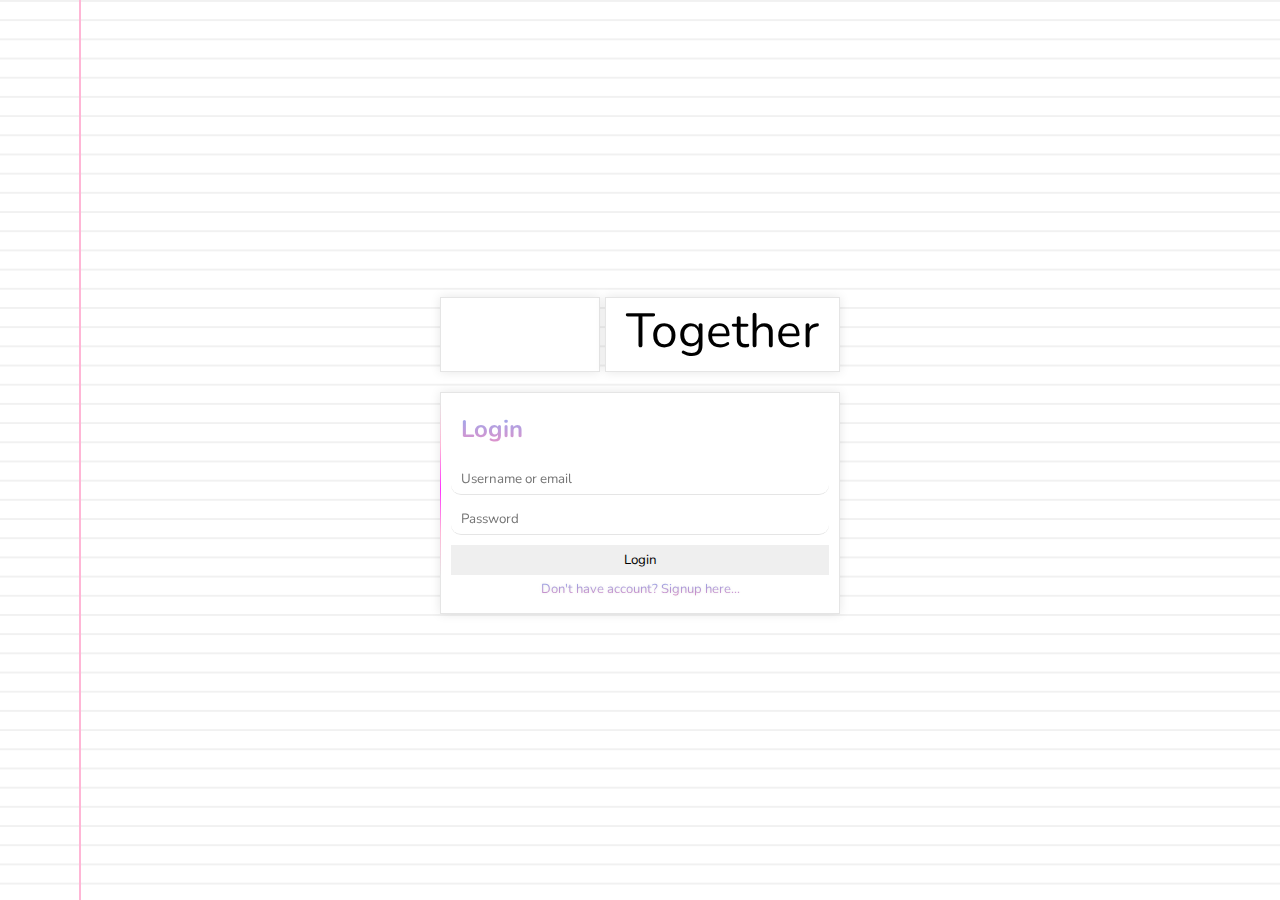
==== index.html @ 189e1530 "added paper background" ====
<!DOCTYPE html>
<html lang="en">
<head>
    <meta charset="UTF-8">
    <meta http-equiv="X-UA-Compatible" content="IE=edge">
    <meta name="viewport" content="width=device-width, initial-scale=1.0">
    <link rel="stylesheet" href="css/style.css">

    <title>Login</title>
</head>
<body>
    <section class="welcome-section">
        <canvas id="myCanvas"></canvas>
        <div class="title-text">
            <div class="title-first-word">
                <span class="ani-text">
                </span>
            </div>
            <div class="TOGETHER">
                <span class="TO">
                    To
                </span>
                <span class="GET">
                    get
                </span>
                <span class="HER">
                    her
                </span>
            </div>
        </div>
        <div class="login">
            <div class="LSform">
                <h2>Login</h2>
                <input class="username" type="text" placeholder="Username or email" required>
                <input class="password" type="password" placeholder="Password" required>
                <a class="tohome">
                    <button class="login-button">Login</button>
                </a>
            </div>
            <a class="link" href="#">
                Don't have account? Signup here...
            </a>
        </div>
    </section>

	<!-- Javascript Code Goes Here -->
	<script src="http://code.jquery.com/jquery-1.10.2.min.js"></script>
    <script src="../js/main.js"></script>
	<script src="../js/generateName.js"></script>
    <script src="js/form.js"></script>
    <script src="js/mouseTrail.js"></script>
</body>
</html>
---- css/style.css ----
@import url('https://fonts.googleapis.com/css2?family=Nunito&display=swap');

* {
    margin: 0;
    padding: 0;
    box-sizing: border-box;
    border: 0;
    font-family: 'Nunito', sans-serif;
    transition: .5s ease-in-out;
}
#myCanvas{
    position: fixed;
    width: 100vw;
    height: 100vh;
    background: transparent;
    pointer-events: visibleStroke;
}

body{
    background-color: var(--background);
    background-image:
    linear-gradient(90deg, transparent 79px, var(--extra-color) 79px, var(--extra-color) 81px, transparent 81px),
    linear-gradient(rgb(241, 241, 241).1em, transparent .1em);
    background-size: 100% 1.2em;
}

/* Colors */
:root {
    --background: white;
    --box-color: white;
    --extra-color: rgba(255, 182, 214, 1);
    --secondary-color: linear-gradient(45deg, rgba(255, 182, 214, 1) 0%, rgba(165, 206, 255, 1) 100%);
    --shadow-color: rgba(0, 0, 0, 0.1);
    --alert-color: rgb(255, 64, 64);
}

.gradient-text{
    background: -webkit-linear-gradient(45deg, rgb(246, 100, 163) 0%, rgb(121, 181, 255) 100%);
    -webkit-background-clip: text;
    -webkit-text-fill-color: transparent;
}

.center {
    display: flex;
    justify-content: center;
    align-items: center;
}

/* welcome section */
.welcome-section{
    display: flex;
    justify-content: center;
    align-items: center;
    flex-direction: column;
    width: 100%;
    min-height: 100vh;
    gap: 10px;
}
.title-text{
    padding: 10px;
}
.TOGETHER,.title-first-word{
    font-size: 3em;
    display: flex;
    padding: 0 20px;
    gap: 0;
    border: 1px solid var(--shadow-color);
    min-width: 160px;
    height: 75px;
    background: var(--background);
    box-shadow: 0 0 10px var(--shadow-color);
    z-index: 10;
}
.TOGETHER:hover{
    background: rgb(45, 45, 45);
    border: 1px solid transparent;
    gap: 10px;
    cursor: pointer;
}
.TO,.GET,.HER{
    text-transform: none;
}
.TOGETHER:hover .TO,.TOGETHER:hover .GET,.TOGETHER:hover .HER{
    padding: 0 5px;
    text-transform: capitalize;
}
.TOGETHER:hover .TO{
    color: blueviolet;
}
.TOGETHER:hover .GET{
    color: rgb(43, 202, 226);
}
.TOGETHER:hover .HER{
    color: rgb(244, 55, 153);
}

.title-text{
    display: flex;
    gap: 5px;
    flex-wrap: wrap;
}
.title-first-word{
    padding: 0;
}
.ani-text{
    position: relative;
    width: 100%;
    height: 100%;
    display: flex;
    justify-content: center;
    align-items: center;
    overflow: hidden;
}
.ani-text::before{
    content: '';
    opacity: 1;
    position: absolute;
    animation: ani-text-animation 15s linear infinite;
}
.ani-text:hover::before{
    animation-play-state: paused;
}
@keyframes ani-text-animation {
    0%{
        content: 'Chill';
        color: rgb(255, 48, 83);
        transform: translateX(0px);
    }
    5%{
        opacity: 1;
    }
    9%{
        transform: translateX(60px);
        opacity: 0;
    }
    10%{
        transform: translateX(-60px);
        opacity: 0;
    }
    11%{
        opacity: 1;
    }
    20%{
        content: 'Play';
        color: rgb(255, 166, 65);
        transform: translateX(0px);
    }
    25%{
        opacity: 1;
    }
    29%{
        transform: translateX(60px);
        opacity: 0;
    }
    30%{
        transform: translateX(-60px);
        opacity: 0;
    }
    31%{
        opacity: 1;
    }
    40%{
        content: 'Love';
        color: rgb(255, 240, 78);
        transform: translateX(0px);
    }
    45%{
        opacity: 1;
    }
    49%{
        transform: translateX(60px);
        opacity: 0;
    }
    50%{
        transform: translateX(-60px);
        opacity: 0;
    }
    51%{
        opacity: 1;
    }
    60%{
        content: 'Share';
        color: rgb(110, 255, 57);
        transform: translateX(0px);
    }
    65%{
        opacity: 1;
    }
    69%{
        transform: translateX(60px);
        opacity: 0;
    }
    70%{
        transform: translateX(-60px);
        opacity: 0;
    }
    71%{
        opacity: 1;
    }
    80%{
        content: 'React';
        color: rgb(72, 218, 255);
        transform: translateX(0px);
    }
    85%{
        opacity: 1;
    }
    89%{
        transform: translateX(60px);
        opacity: 0;
    }
    90%{
        transform: translateX(-60px);
        opacity: 0;
    }
    91%{
        opacity: 1;
    }
    100%{
        content: 'Chill';
        color: rgb(255, 70, 101);
        transform: translateX(0px);
    }
}

.login{
    padding: 10px;
    width: 400px;
    border: 1px solid var(--shadow-color);
    animation: popup 1s linear;
    background: var(--background);
    box-shadow: 0 0 10px var(--shadow-color);
}
@keyframes popup {
    to{
        opacity: 1;
        transform: translateY(0);
    }
    from{
        opacity: 0;
        transform: translateY(100px);
    }
}
.LSform{
    position: relative;
    display: flex;
    flex-direction: column;
    gap: 10px;
}
.LSform>*{
    padding: 10px;
    border-radius: 10px;
    width: 100%;
}
.LSform>h2{
    position: relative;
    background: -webkit-linear-gradient(90deg, rgb(255, 134, 186) 0%, rgb(120, 181, 255) 100%);
    -webkit-background-clip: text;
    -webkit-text-fill-color: transparent;
    z-index: 10;
}
.LSform>input{
    position: relative;
    border-bottom: 1px solid var(--shadow-color);
    height: 30px;
    outline: 1px solid transparent;
}
.LSform>input:hover,.LSform>input:focus{
    border-bottom: 1px solid transparent;
    outline: 1px solid var(--shadow-color);
    background: var(--shadow-color);
}
.LSform::before{
    content: '';
    position: absolute;
    width: 1px;
    height: 100%;
    background: linear-gradient(transparent,var(--extra-color),rgb(255, 50, 255),var(--extra-color),transparent);
    left: -11px;
    animation: pulse 3s linear alternate infinite;
}
.LSform>a{
    padding: 0;
}
.LSform>a>button{
    width: 100%;
    height: 30px;
    
    cursor: pointer;
}
.LSform>a>button:hover{
    background: var(--secondary-color);
}
.link{
    display: flex;
    justify-content: center;
    padding: 5px;
    text-decoration: none;
    font-size: small;
    background: -webkit-linear-gradient(90deg, rgb(255, 134, 186) 0%, rgb(120, 181, 255) 100%);
    -webkit-background-clip: text;
    -webkit-text-fill-color: transparent;
    text-shadow: 0 0 3px var(--shadow-color);
}
.link:hover{
    background: -webkit-linear-gradient(45deg, rgb(255, 31, 128) 0%, rgb(33, 133, 255)100%);
    -webkit-background-clip: text;
    -webkit-text-fill-color: transparent;
}
@keyframes pulse {
    to{
        opacity: 0.5;
    }
    from{
        opacity: 1;
    }
}

@media only screen and (max-width: 600px) {
    .title-text{
        position: absolute;
        flex-direction: column;
        top: 20px;
        width: 75%;
    }
    .TOGETHER{
        justify-content: center;
    }
    .login{
        width: 75%;
    }
}

/* Nav Bar Css Here */
.nav{
    position: fixed;
    top: 0;
    left: 0;
    width: 100%;
    height: 50px;
    box-shadow: 0 0 10px var(--shadow-color);
    z-index: 1000;
    backdrop-filter: blur(10px);
    display: flex;
    justify-content: space-between;
    align-items: center;
    padding: 0 10px;
}
.homeMenu{
    display: flex;
    gap: 20px;
}
.homeMenu input{
    border: 1px solid var(--shadow-color);
    padding: 0 10px;
    border-radius: 10px;
    outline: 1px solid transparent;
}
.homeMenu input:focus{
    border: 1px solid transparent;
    outline: 1.5px solid var(--extra-color);
}
.homeMenu a{
    text-decoration: none;
}
.menu{
    cursor: pointer;
}
.notiSetting{
    display: flex;
    gap: 10px;
}
.notiSetting>span{
    cursor: pointer;
    position: relative;
}
.noti-count{
    position: absolute;
    top: -7px;
    right: -7px;
    font-size: 0.4em;
    background: var(--alert-color);
    display: flex;
    justify-content: center;
    align-items: center;
    padding: 1px 3px;
    border: 1px solid var(--shadow-color);
    border-radius: 8px;
    color: var(--background);
}

/* Post Codes */
.post-section {
    position: relative;
    width: 100vw;
    height: 100vh;
    gap: 10px;
    padding: 60px 20px;
    overflow: hidden;
    overflow-y: scroll;

    display: flex;
    align-items: center;
    flex-direction: column;
}
.post-section::-webkit-scrollbar{
    display: none;
}

.post {
    background: var(--background);
    position: relative;
    width: 400px;
    box-shadow: 0 0 10px var(--shadow-color);
    border-radius: 10px;
    opacity: 0;
    transform: translateX(-100px);
    border: 1px solid var(--shadow-color);

    display: flex;
    justify-content: center;
    align-items: center;
    flex-direction: column;
}
.post:hover{
    box-shadow: -25px 25px 20px var(--shadow-color);
}
.post.show{
    opacity: 1;
    transform: translateX(0);
}

.post-body,
.post-head,
.post-foot {
    width: 100%;
}

.post-head,
.post-foot {
    height: 50px;
    background: var(--secondary-color);
}

.post-head {
    display: flex;
    justify-content: space-between;
    padding: 5px 10px;
    align-items: center;
    background: var(--background);
    border-radius: 10px 10px 0 0;
}

.post-option {
    position: absolute;
    top: 0;
    right: 0;
    padding: 10px;
}

.post-option-box {
    position: absolute;
    background: var(--background);
    right: 0;
    top: 0px;
    padding: 10px;
    border-left: 1px solid var(--shadow-color);
    border-bottom: 1px solid var(--shadow-color);
    border-radius: 0 10px 0 10px;

    display: flex;
    gap: 2px;
    flex-direction: column;

    transform-origin: top right;
    transform: scale(0);
}

.post-option:hover .post-option-box {
    transform: scale(1);
}

.post-option-box>p {
    display: flex;
    align-items: center;
    border: 1px solid transparent;
    padding: 3px 10px;
    gap: 5px;
    border-radius: 10px;
    font-size: 0.9em;
}

.post-option-box>p:hover {
    cursor: pointer;
    border: 1px solid var(--extra-color);
    background: var(--extra-color);
}

.post-user-info {
    position: relative;
    display: flex;
    gap: 5px;
}

.profile {
    width: 40px;
    aspect-ratio: 1/1;
    border: 2px solid var(--extra-color);
    border-radius: 50%;
    background: var(--background);
}

.post-head>.post-user-info>.active {
    position: absolute;
    width: 10px;
    height: 10px;
    background: grey;
    border-radius: 10px;
    bottom: 0;
    left: 30px;
}

.post-head>.post-user-info>.active.yes {
    background: greenyellow;
}

.post-head>.post-user-info>.active.no {
    background: tomato;
}

.post-username-box {
    padding: 0 5px;
}

.post-username-box>p:nth-child(1) {
    font-weight: 500;
}

.post-username-box>p:nth-child(2) {
    font-size: smaller;
    background: -webkit-linear-gradient(90deg, rgb(255, 134, 186) 0%, rgb(120, 181, 255) 100%);
    -webkit-background-clip: text;
    -webkit-text-fill-color: transparent;
}

.post-body {
    display: flex;
    padding: 10px;
    min-height: 250px;
    flex-direction: column;
    gap: 10px;
}
.post-body>p{
    padding: 0 10px;
}

.post-body img {
    background: var(--iColor);
    width: 100%;
    height: 250px;
    border: 1px solid var(--shadow-color);
    border-radius: 10px;
}

.post-foot {
    display: flex;
    background: transparent;
    justify-content: space-evenly;
    align-items: center;
    overflow: hidden;
}

.post-foot>button,.post-foot>div {
    width: 100%;
    height: 100%;
    background: transparent;
    color: black;
    font-size: smaller;

    display: flex;
    justify-content: center;
    align-items: center;
    gap: 5px;
    transition: 0.5s ease-in-out;
}

.post-foot>button:hover {
    cursor: pointer;
    background: var(--shadow-color);
}

.post-foot>button:nth-child(1):focus {
    cursor: pointer;
    background: var(--extra-color);
}

/* comment */
.comments{
    width: 100%;
}
.comment{
    display: flex;
    flex-direction: column;
    padding: 5px 10px 10px 10px;
    border-top: 1px solid var(--shadow-color);
}
.comment-content{
    padding: 5px;
    border-radius: 10px;
    border: 1px solid var(--shadow-color);
}
.comment-username-box{
    display: flex;
    padding: 5px;
}
.comment-username-box>img{
    width: 40px;
    border-radius: 50%;
    background: var(--background);
}
.comment-box{
    position: absolute;
    width: 100%;
    height: 50px;
    display: flex;
    justify-content: space-between;
    align-items: center;
    padding: 10px;
    background: var(--background);

    transform-origin: right;
    opacity: 0;
    transform: scaleX(0) scaleY(0);
}
.comment-button:hover .comment-box,.comment-button:focus .comment-box{
    opacity: 1;
    transform: scaleX(1) scaleY(1);
}
.comment-box>textarea{
    border: 1px solid var(--shadow-color);
    padding: 0 3px;
    resize: none;
    border-radius: 5px;
}
.comment-box>button{
    cursor: pointer;
    width: 35px;
    height: 35px;
    background: var(--background);
}
.seemore{
    cursor: pointer;
    height: 30px;
    width: 100%;
    border-radius: 0 0 10px 10px;
}
.seemore:hover{
    background: var(--shadow-color);
}

@media only screen and (max-width: 600px) {
    .post{
        width: 100%;
    }
}

.post:last-child{
    /* background: green; */
}
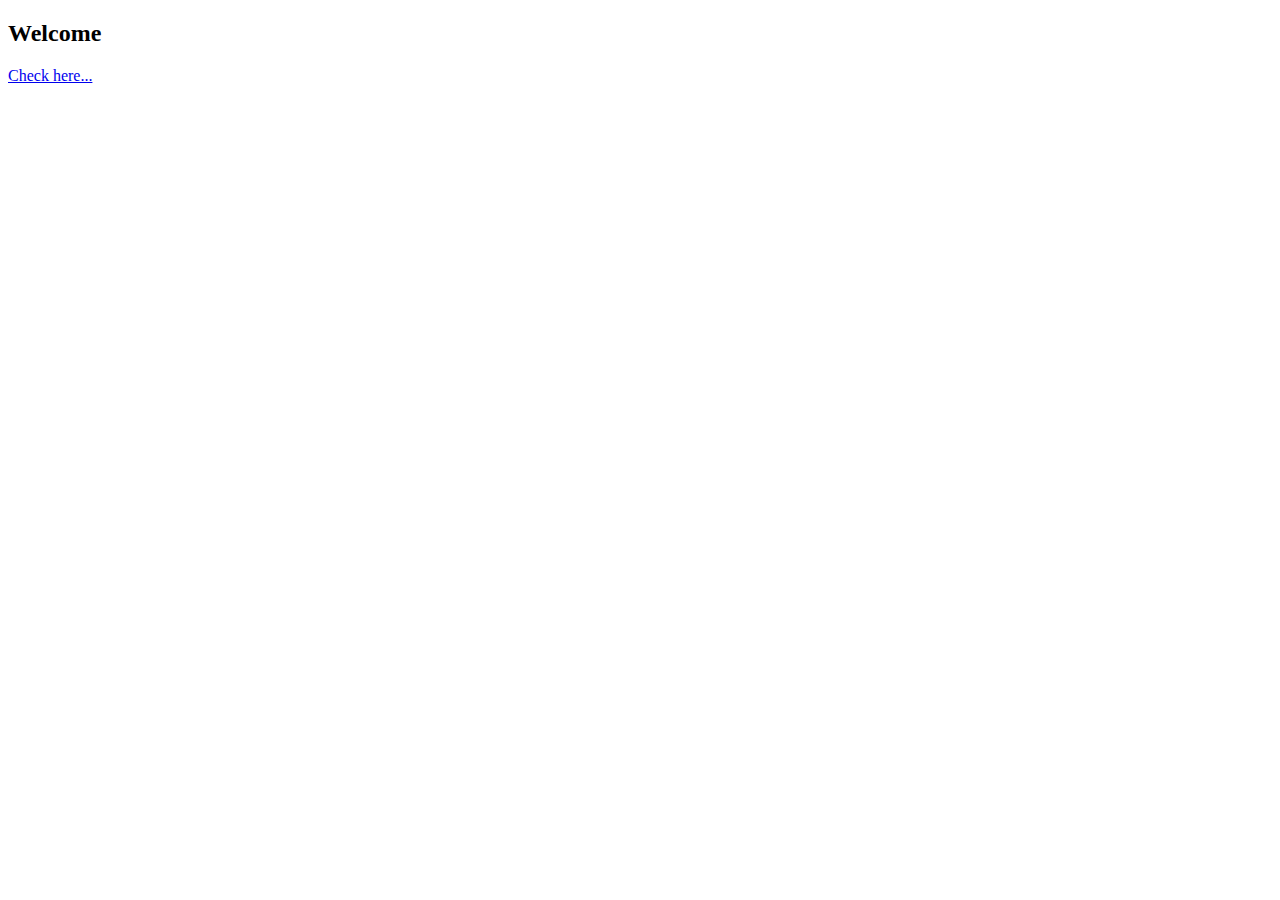
==== commit df4df602: "Update" ====
--- a/index.html
+++ b/index.html
@@ -4,50 +4,10 @@
     <meta charset="UTF-8">
     <meta http-equiv="X-UA-Compatible" content="IE=edge">
     <meta name="viewport" content="width=device-width, initial-scale=1.0">
-    <link rel="stylesheet" href="css/style.css">
-
     <title>Login</title>
 </head>
-<body>
-    <section class="welcome-section">
-        <canvas id="myCanvas"></canvas>
-        <div class="title-text">
-            <div class="title-first-word">
-                <span class="ani-text">
-                </span>
-            </div>
-            <div class="TOGETHER">
-                <span class="TO">
-                    To
-                </span>
-                <span class="GET">
-                    get
-                </span>
-                <span class="HER">
-                    her
-                </span>
-            </div>
-        </div>
-        <div class="login">
-            <div class="LSform">
-                <h2>Login</h2>
-                <input class="username" type="text" placeholder="Username or email" required>
-                <input class="password" type="password" placeholder="Password" required>
-                <a class="tohome">
-                    <button class="login-button">Login</button>
-                </a>
-            </div>
-            <a class="link" href="#">
-                Don't have account? Signup here...
-            </a>
-        </div>
-    </section>
-
-	<!-- Javascript Code Goes Here -->
-	<script src="http://code.jquery.com/jquery-1.10.2.min.js"></script>
-    <script src="../js/main.js"></script>
-	<script src="../js/generateName.js"></script>
-    <script src="js/form.js"></script>
-    <script src="js/mouseTrail.js"></script>
+<body class="center">
+    <h2>Welcome</h2>
+    <a href="pages/home.html">Check here...</a>
 </body>
 </html>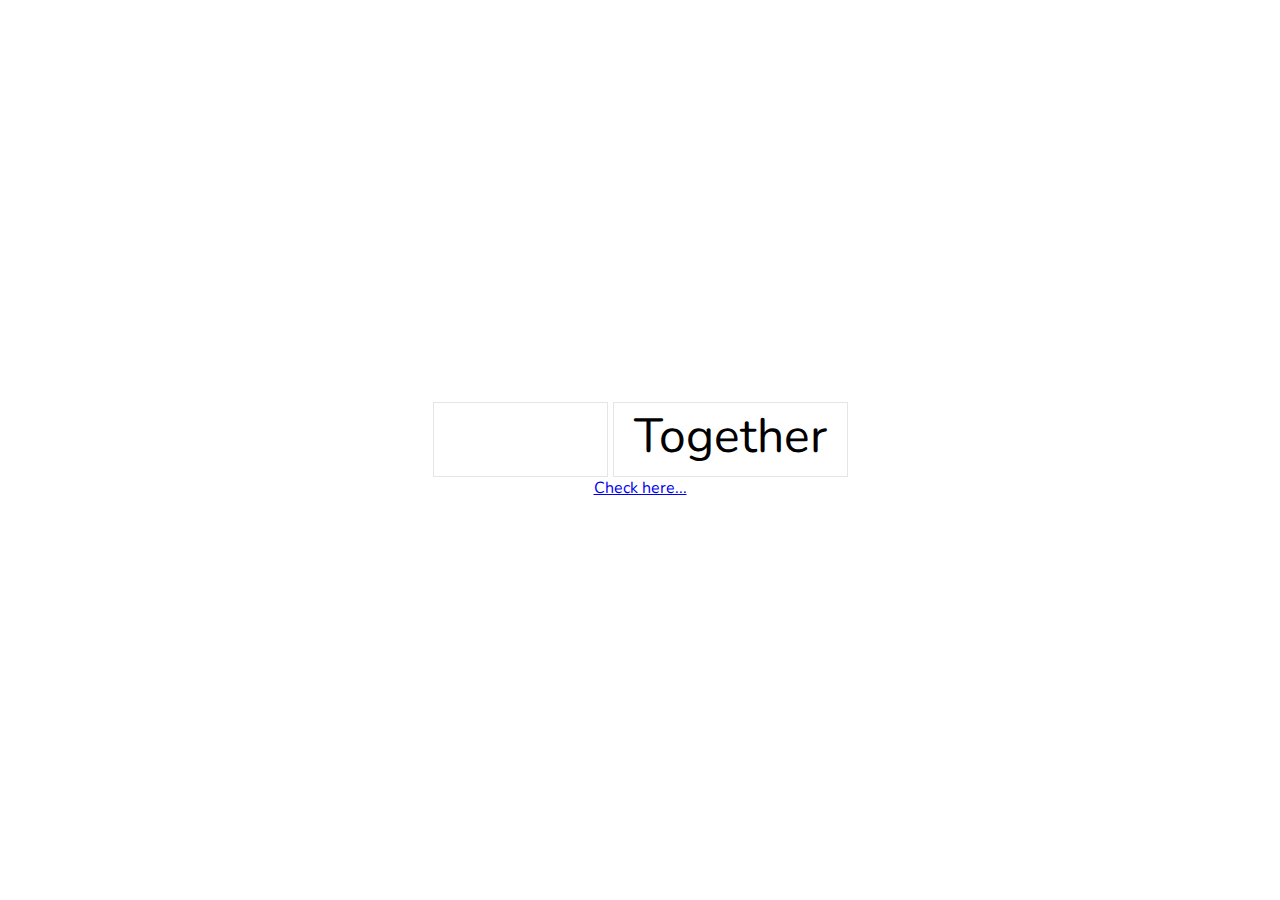
==== commit 0a997324: "Fixed index.html" ====
--- a/index.html
+++ b/index.html
@@ -4,10 +4,32 @@
     <meta charset="UTF-8">
     <meta http-equiv="X-UA-Compatible" content="IE=edge">
     <meta name="viewport" content="width=device-width, initial-scale=1.0">
+    <link rel="stylesheet" href="css/style.css">
+
     <title>Login</title>
 </head>
-<body class="center">
-    <h2>Welcome</h2>
-    <a href="pages/home.html">Check here...</a>
+<body>
+    <section class="welcome-section">
+        <div class="title-text">
+            <div class="title-first-word">
+                <span class="ani-text">
+                </span>
+            </div>
+            <div class="TOGETHER">
+                <span class="TO">
+                    To
+                </span>
+                <span class="GET">
+                    get
+                </span>
+                <span class="HER">
+                    her
+                </span>
+            </div>
+        </div>
+        <a href="pages/home.html">Check here...</a>
+    </section>
+
+    <script src="js/animation.js"></script>
 </body>
 </html>--- a/css/style.css
+++ b/css/style.css
@@ -0,0 +1,548 @@
+@import url('https://fonts.googleapis.com/css2?family=Nunito&display=swap');
+
+* {
+    margin: 0;
+    padding: 0;
+    box-sizing: border-box;
+    border: 0;
+    font-family: 'Nunito', sans-serif;
+    transition: .5s ease-in-out;
+}
+#myCanvas{
+    position: fixed;
+    width: 100vw;
+    height: 100vh;
+    background: transparent;
+    pointer-events: visibleStroke;
+}
+
+/* Colors */
+:root {
+    --background: white;
+    --box-color: white;
+    --extra-color: rgba(255, 182, 214, 1);
+    --secondary-color: linear-gradient(45deg, rgba(255, 182, 214, 1) 0%, rgba(165, 206, 255, 1) 100%);
+    --shadow-color: rgba(0, 0, 0, 0.1);
+    --alert-color: rgb(255, 65, 65);
+}
+
+.gradient-text{
+    background: -webkit-linear-gradient(45deg, rgb(246, 100, 163) 0%, rgb(121, 181, 255) 100%);
+    -webkit-background-clip: text;
+    -webkit-text-fill-color: transparent;
+}
+
+.center {
+    display: flex;
+    justify-content: center;
+    align-items: center;
+}
+
+/* welcome section */
+.welcome-section{
+    display: flex;
+    justify-content: center;
+    align-items: center;
+    flex-direction: column;
+    width: 100%;
+    min-height: 100vh;
+}
+.TOGETHER,.title-first-word{
+    font-size: 3em;
+    display: flex;
+    padding: 0 20px;
+    gap: 0;
+    border: 1px solid var(--shadow-color);
+    min-width: 175px;
+    height: 75px;
+}
+.TOGETHER:hover{
+    background: rgb(45, 45, 45);
+    border: 1px solid transparent;
+    gap: 10px;
+    cursor: pointer;
+}
+.TO,.GET,.HER{
+    text-transform: none;
+}
+.TOGETHER:hover .TO,.TOGETHER:hover .GET,.TOGETHER:hover .HER{
+    padding: 0 5px;
+    text-transform: capitalize;
+}
+.TOGETHER:hover .TO{
+    color: blueviolet;
+}
+.TOGETHER:hover .GET{
+    color: rgb(43, 202, 226);
+}
+.TOGETHER:hover .HER{
+    color: rgb(244, 55, 153);
+}
+
+.title-text{
+    display: flex;
+    gap: 5px;
+    flex-wrap: wrap;
+}
+@media only screen and (max-width: 600px) {
+    .title-text{
+        flex-direction: column;
+    }
+}
+.title-first-word{
+    padding: 0;
+}
+.ani-text{
+    position: relative;
+    width: 100%;
+    height: 100%;
+    display: flex;
+    justify-content: center;
+    align-items: center;
+    overflow: hidden;
+}
+.ani-text::before{
+    content: '';
+    opacity: 1;
+    position: absolute;
+    animation: ani-text-animation 15s linear infinite;
+}
+@keyframes ani-text-animation {
+    0%{
+        content: 'Chill';
+        color: rgb(255, 48, 83);
+        transform: translateX(0px);
+    }
+    5%{
+        opacity: 1;
+    }
+    9%{
+        transform: translateX(60px);
+        opacity: 0;
+    }
+    10%{
+        transform: translateX(-60px);
+        opacity: 0;
+    }
+    11%{
+        opacity: 1;
+    }
+    20%{
+        content: 'Play';
+        color: rgb(255, 166, 65);
+        transform: translateX(0px);
+    }
+    25%{
+        opacity: 1;
+    }
+    29%{
+        transform: translateX(60px);
+        opacity: 0;
+    }
+    30%{
+        transform: translateX(-60px);
+        opacity: 0;
+    }
+    31%{
+        opacity: 1;
+    }
+    40%{
+        content: 'Love';
+        color: rgb(255, 240, 78);
+        transform: translateX(0px);
+    }
+    45%{
+        opacity: 1;
+    }
+    49%{
+        transform: translateX(60px);
+        opacity: 0;
+    }
+    50%{
+        transform: translateX(-60px);
+        opacity: 0;
+    }
+    51%{
+        opacity: 1;
+    }
+    60%{
+        content: 'Share';
+        color: rgb(110, 255, 57);
+        transform: translateX(0px);
+    }
+    65%{
+        opacity: 1;
+    }
+    69%{
+        transform: translateX(60px);
+        opacity: 0;
+    }
+    70%{
+        transform: translateX(-60px);
+        opacity: 0;
+    }
+    71%{
+        opacity: 1;
+    }
+    80%{
+        content: 'React';
+        color: rgb(72, 218, 255);
+        transform: translateX(0px);
+    }
+    85%{
+        opacity: 1;
+    }
+    89%{
+        transform: translateX(60px);
+        opacity: 0;
+    }
+    90%{
+        transform: translateX(-60px);
+        opacity: 0;
+    }
+    91%{
+        opacity: 1;
+    }
+    100%{
+        content: 'Chill';
+        color: rgb(255, 70, 101);
+        transform: translateX(0px);
+    }
+}
+
+
+/* Nav Bar Css Here */
+.nav{
+    position: fixed;
+    top: 0;
+    left: 0;
+    width: 100%;
+    height: 50px;
+    box-shadow: 0 0 10px var(--shadow-color);
+    z-index: 1000;
+    backdrop-filter: blur(10px);
+    display: flex;
+    justify-content: space-between;
+    align-items: center;
+    padding: 0 10px;
+}
+.homeMenu{
+    display: flex;
+    gap: 20px;
+}
+.homeMenu input{
+    border: 1px solid var(--shadow-color);
+    padding: 0 10px;
+    border-radius: 10px;
+    outline: 1px solid transparent;
+}
+.homeMenu input:focus{
+    border: 1px solid transparent;
+    outline: 1.5px solid var(--extra-color);
+}
+.homeMenu a{
+    text-decoration: none;
+}
+.menu{
+    cursor: pointer;
+}
+.notiSetting{
+    display: flex;
+    gap: 10px;
+}
+.notiSetting>span{
+    cursor: pointer;
+    position: relative;
+}
+.noti-count{
+    position: absolute;
+    top: -7px;
+    right: -7px;
+    font-size: 0.4em;
+    background: var(--alert-color);
+    display: flex;
+    justify-content: center;
+    align-items: center;
+    padding: 1px 3px;
+    border: 1px solid var(--shadow-color);
+    border-radius: 8px;
+    color: var(--background);
+}
+
+/* Post Codes */
+.post-section {
+    position: relative;
+    width: 100vw;
+    height: 100vh;
+    background: var(--background);
+    gap: 10px;
+    padding: 60px 20px;
+    overflow: hidden;
+    overflow-y: scroll;
+
+    display: flex;
+    align-items: center;
+    flex-direction: column;
+}
+.post-section::-webkit-scrollbar{
+    display: none;
+}
+
+.post {
+    position: relative;
+    width: 400px;
+    box-shadow: 0 0 10px var(--shadow-color);
+    border-radius: 10px;
+    opacity: 0;
+    transform: translateX(-100px);
+
+    display: flex;
+    justify-content: center;
+    align-items: center;
+    flex-direction: column;
+}
+.post:hover{
+    box-shadow: -25px 25px 20px var(--shadow-color);
+}
+.post.show{
+    opacity: 1;
+    transform: translateX(0);
+}
+
+.post-body,
+.post-head,
+.post-foot {
+    width: 100%;
+}
+
+.post-head,
+.post-foot {
+    height: 50px;
+    background: var(--secondary-color);
+}
+
+.post-head {
+    display: flex;
+    justify-content: space-between;
+    padding: 5px 10px;
+    align-items: center;
+    background: var(--background);
+    border-radius: 10px 10px 0 0;
+}
+
+.post-option {
+    position: absolute;
+    top: 0;
+    right: 0;
+    padding: 10px;
+}
+
+.post-option-box {
+    position: absolute;
+    background: var(--background);
+    right: 0;
+    top: 0px;
+    padding: 10px;
+    border-left: 1px solid var(--shadow-color);
+    border-bottom: 1px solid var(--shadow-color);
+    border-radius: 0 10px 0 10px;
+
+    display: flex;
+    gap: 2px;
+    flex-direction: column;
+
+    transform-origin: top right;
+    transform: scale(0);
+}
+
+.post-option:hover .post-option-box {
+    transform: scale(1);
+}
+
+.post-option-box>p {
+    display: flex;
+    align-items: center;
+    border: 1px solid transparent;
+    padding: 3px 10px;
+    gap: 5px;
+    border-radius: 10px;
+    font-size: 0.9em;
+}
+
+.post-option-box>p:hover {
+    cursor: pointer;
+    border: 1px solid var(--extra-color);
+    background: var(--extra-color);
+}
+
+.post-user-info {
+    position: relative;
+    display: flex;
+    gap: 5px;
+}
+
+.profile {
+    width: 40px;
+    aspect-ratio: 1/1;
+    border: 2px solid var(--extra-color);
+    border-radius: 50%;
+    background: var(--background);
+}
+
+.post-head>.post-user-info>.active {
+    position: absolute;
+    width: 10px;
+    height: 10px;
+    background: grey;
+    border-radius: 10px;
+    bottom: 0;
+    left: 30px;
+}
+
+.post-head>.post-user-info>.active.yes {
+    background: greenyellow;
+}
+
+.post-head>.post-user-info>.active.no {
+    background: tomato;
+}
+
+.post-username-box {
+    padding: 0 5px;
+}
+
+.post-username-box>p:nth-child(1) {
+    font-weight: 500;
+}
+
+.post-username-box>p:nth-child(2) {
+    font-size: smaller;
+    background: -webkit-linear-gradient(90deg, rgb(255, 134, 186) 0%, rgb(120, 181, 255) 100%);
+    -webkit-background-clip: text;
+    -webkit-text-fill-color: transparent;
+}
+
+.post-body {
+    display: flex;
+    padding: 10px;
+    min-height: 250px;
+    flex-direction: column;
+    gap: 10px;
+}
+.post-body>p{
+    padding: 0 10px;
+}
+
+.post-body img {
+    background: var(--iColor);
+    width: 100%;
+    height: 250px;
+    border: 1px solid var(--shadow-color);
+    border-radius: 10px;
+}
+
+.post-foot {
+    display: flex;
+    background: transparent;
+    justify-content: space-evenly;
+    align-items: center;
+    overflow: hidden;
+}
+
+.post-foot>button,.post-foot>div {
+    width: 100%;
+    height: 100%;
+    background: transparent;
+    color: black;
+    font-size: smaller;
+
+    display: flex;
+    justify-content: center;
+    align-items: center;
+    gap: 5px;
+    transition: 0.5s ease-in-out;
+}
+
+.post-foot>button:hover {
+    cursor: pointer;
+    background: var(--shadow-color);
+}
+
+.post-foot>button:nth-child(1):focus {
+    cursor: pointer;
+    background: var(--extra-color);
+}
+
+/* comment */
+.comments{
+    width: 100%;
+}
+.comment{
+    display: flex;
+    flex-direction: column;
+    padding: 5px 10px 10px 10px;
+    border-top: 1px solid var(--shadow-color);
+}
+.comment-content{
+    padding: 5px;
+    border-radius: 10px;
+    border: 1px solid var(--shadow-color);
+}
+.comment-username-box{
+    display: flex;
+    padding: 5px;
+}
+.comment-username-box>img{
+    width: 40px;
+    border-radius: 50%;
+    background: var(--background);
+}
+.comment-box{
+    position: absolute;
+    width: 100%;
+    height: 50px;
+    display: flex;
+    justify-content: space-between;
+    align-items: center;
+    padding: 10px;
+    background: var(--background);
+
+    transform-origin: right;
+    opacity: 0;
+    transform: scaleX(0) scaleY(0);
+}
+.comment-button:hover .comment-box,.comment-button:focus .comment-box{
+    opacity: 1;
+    transform: scaleX(1) scaleY(1);
+}
+.comment-box>textarea{
+    border: 1px solid var(--shadow-color);
+    padding: 0 3px;
+    resize: none;
+    border-radius: 5px;
+}
+.comment-box>button{
+    cursor: pointer;
+    width: 35px;
+    height: 35px;
+    background: var(--background);
+}
+.seemore{
+    cursor: pointer;
+    height: 30px;
+    width: 100%;
+    border-radius: 0 0 10px 10px;
+}
+.seemore:hover{
+    background: var(--shadow-color);
+}
+
+@media only screen and (max-width: 600px) {
+    .post{
+        width: 100%;
+    }
+}
+
+.post:last-child{
+    /* background: green; */
+}